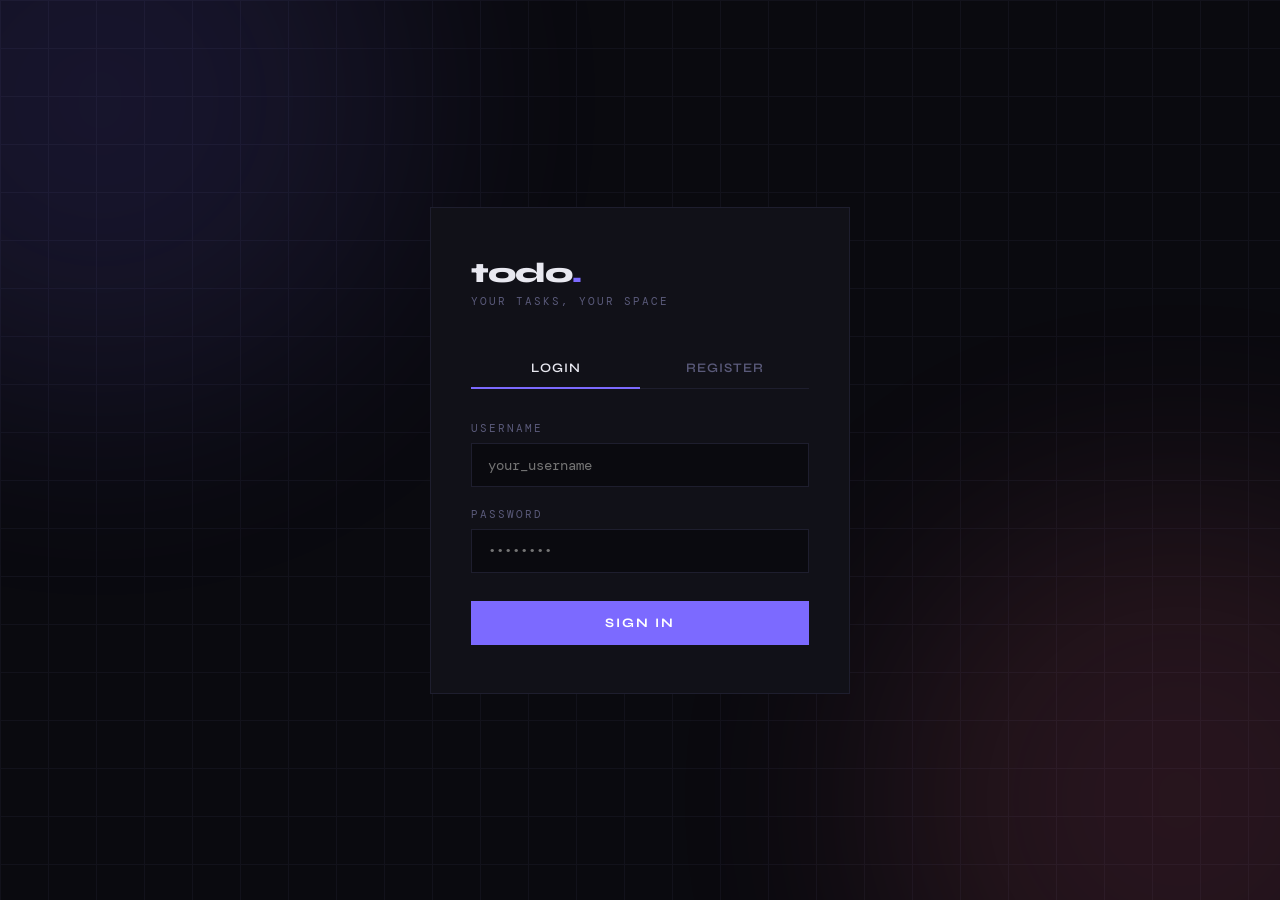
==== target/classes/static/index.html @ 54dc07a8 "initial commit" ====
<!DOCTYPE html>
<html lang="en">
<head>
<meta charset="UTF-8"/>
<meta name="viewport" content="width=device-width, initial-scale=1.0"/>
<title>TodoList</title>
<link href="https://fonts.googleapis.com/css2?family=Syne:wght@400;600;700;800&family=DM+Mono:wght@300;400;500&display=swap" rel="stylesheet"/>
<style>
  *, *::before, *::after { box-sizing: border-box; margin: 0; padding: 0; }

  :root {
    --bg: #0a0a0f;
    --surface: #111118;
    --surface2: #16161f;
    --border: #1e1e2e;
    --accent: #7c6aff;
    --accent2: #ff6a8a;
    --text: #e8e8f0;
    --muted: #5a5a7a;
    --success: #4fffb0;
    --error: #ff4f6a;
    --done: #2a2a3a;
  }

  body {
    background: var(--bg);
    color: var(--text);
    font-family: 'DM Mono', monospace;
    min-height: 100vh;
  }

  .grid-bg {
    position: fixed;
    inset: 0;
    background-image:
      linear-gradient(var(--border) 1px, transparent 1px),
      linear-gradient(90deg, var(--border) 1px, transparent 1px);
    background-size: 48px 48px;
    opacity: 0.3;
    z-index: 0;
    pointer-events: none;
  }

  .glow {
    position: fixed;
    width: 500px; height: 500px;
    border-radius: 50%;
    filter: blur(120px);
    opacity: 0.08;
    z-index: 0;
    pointer-events: none;
  }
  .glow-1 { background: var(--accent); top: -150px; right: -150px; }
  .glow-2 { background: var(--accent2); bottom: -150px; left: -150px; }

  /* HEADER */
  header {
    position: relative;
    z-index: 10;
    display: flex;
    align-items: center;
    justify-content: space-between;
    padding: 24px 40px;
    border-bottom: 1px solid var(--border);
    background: rgba(10,10,15,0.8);
    backdrop-filter: blur(12px);
  }

  .brand {
    font-family: 'Syne', sans-serif;
    font-weight: 800;
    font-size: 22px;
    letter-spacing: -1px;
  }
  .brand span { color: var(--accent); }

  .header-right {
    display: flex;
    align-items: center;
    gap: 20px;
  }

  .username-badge {
    font-size: 11px;
    letter-spacing: 2px;
    text-transform: uppercase;
    color: var(--muted);
  }
  .username-badge strong { color: var(--accent); }

  .btn-logout {
    background: none;
    border: 1px solid var(--border);
    color: var(--muted);
    font-family: 'DM Mono', monospace;
    font-size: 11px;
    letter-spacing: 1px;
    text-transform: uppercase;
    padding: 6px 14px;
    cursor: pointer;
    transition: all 0.2s;
  }
  .btn-logout:hover { border-color: var(--error); color: var(--error); }

  /* MAIN LAYOUT */
  main {
    position: relative;
    z-index: 1;
    max-width: 720px;
    margin: 0 auto;
    padding: 48px 24px;
  }

  /* STATS */
  .stats {
    display: grid;
    grid-template-columns: repeat(3, 1fr);
    gap: 1px;
    background: var(--border);
    margin-bottom: 40px;
    border: 1px solid var(--border);
  }
  .stat {
    background: var(--surface);
    padding: 20px 24px;
    text-align: center;
  }
  .stat-num {
    font-family: 'Syne', sans-serif;
    font-weight: 800;
    font-size: 32px;
    line-height: 1;
    margin-bottom: 4px;
  }
  .stat-num.accent { color: var(--accent); }
  .stat-num.success { color: var(--success); }
  .stat-num.muted { color: var(--muted); }
  .stat-label {
    font-size: 10px;
    letter-spacing: 2px;
    text-transform: uppercase;
    color: var(--muted);
  }

  /* ADD FORM */
  .add-form {
    background: var(--surface);
    border: 1px solid var(--border);
    padding: 24px;
    margin-bottom: 32px;
  }

  .add-form-title {
    font-family: 'Syne', sans-serif;
    font-weight: 700;
    font-size: 12px;
    letter-spacing: 3px;
    text-transform: uppercase;
    color: var(--muted);
    margin-bottom: 16px;
  }

  .input-row {
    display: flex;
    gap: 8px;
    margin-bottom: 10px;
  }

  input[type="text"], textarea {
    flex: 1;
    background: var(--bg);
    border: 1px solid var(--border);
    color: var(--text);
    font-family: 'DM Mono', monospace;
    font-size: 13px;
    padding: 11px 16px;
    outline: none;
    transition: border-color 0.2s;
    resize: none;
  }
  input[type="text"]:focus, textarea:focus { border-color: var(--accent); }

  textarea { width: 100%; height: 60px; margin-bottom: 10px; }

  .btn-add {
    background: var(--accent);
    color: #fff;
    border: none;
    font-family: 'Syne', sans-serif;
    font-weight: 700;
    font-size: 12px;
    letter-spacing: 2px;
    text-transform: uppercase;
    padding: 11px 20px;
    cursor: pointer;
    transition: opacity 0.2s;
    white-space: nowrap;
  }
  .btn-add:hover { opacity: 0.85; }
  .btn-add:disabled { opacity: 0.4; cursor: not-allowed; }

  /* FILTERS */
  .filters {
    display: flex;
    gap: 2px;
    margin-bottom: 20px;
  }
  .filter-btn {
    background: none;
    border: 1px solid var(--border);
    color: var(--muted);
    font-family: 'DM Mono', monospace;
    font-size: 11px;
    letter-spacing: 1px;
    text-transform: uppercase;
    padding: 7px 16px;
    cursor: pointer;
    transition: all 0.2s;
  }
  .filter-btn.active {
    background: var(--accent);
    border-color: var(--accent);
    color: #fff;
  }

  /* TODO LIST */
  .todo-list { display: flex; flex-direction: column; gap: 2px; }

  .todo-item {
    background: var(--surface);
    border: 1px solid var(--border);
    padding: 18px 20px;
    display: flex;
    align-items: flex-start;
    gap: 14px;
    transition: border-color 0.2s, opacity 0.3s;
    animation: fadeIn 0.3s ease both;
  }
  @keyframes fadeIn {
    from { opacity: 0; transform: translateY(8px); }
    to   { opacity: 1; transform: translateY(0); }
  }
  .todo-item.completed { opacity: 0.5; }
  .todo-item:hover { border-color: #2e2e40; }

  .check-btn {
    width: 20px; height: 20px;
    border: 2px solid var(--border);
    background: none;
    cursor: pointer;
    flex-shrink: 0;
    margin-top: 2px;
    transition: all 0.2s;
    display: flex; align-items: center; justify-content: center;
    color: transparent;
    font-size: 12px;
  }
  .check-btn:hover { border-color: var(--success); color: var(--success); }
  .todo-item.completed .check-btn {
    background: var(--success);
    border-color: var(--success);
    color: var(--bg);
  }

  .todo-body { flex: 1; min-width: 0; }

  .todo-title {
    font-size: 14px;
    font-weight: 500;
    margin-bottom: 4px;
    transition: all 0.2s;
  }
  .todo-item.completed .todo-title {
    text-decoration: line-through;
    color: var(--muted);
  }

  .todo-desc {
    font-size: 12px;
    color: var(--muted);
    line-height: 1.5;
  }

  .todo-meta {
    font-size: 10px;
    color: var(--muted);
    margin-top: 6px;
    letter-spacing: 1px;
  }

  .todo-actions {
    display: flex;
    gap: 8px;
    flex-shrink: 0;
  }

  .icon-btn {
    background: none;
    border: none;
    color: var(--muted);
    cursor: pointer;
    font-size: 14px;
    padding: 2px 6px;
    transition: color 0.2s;
  }
  .icon-btn:hover.delete { color: var(--error); }
  .icon-btn:hover.edit { color: var(--accent); }

  /* EDIT MODAL */
  .overlay {
    position: fixed;
    inset: 0;
    background: rgba(0,0,0,0.7);
    backdrop-filter: blur(4px);
    z-index: 100;
    display: none;
    align-items: center;
    justify-content: center;
  }
  .overlay.show { display: flex; }

  .modal {
    background: var(--surface);
    border: 1px solid var(--border);
    padding: 36px;
    width: 440px;
    animation: slideUp 0.3s cubic-bezier(.16,1,.3,1) both;
  }
  @keyframes slideUp {
    from { opacity: 0; transform: translateY(16px); }
    to   { opacity: 1; transform: translateY(0); }
  }

  .modal-title {
    font-family: 'Syne', sans-serif;
    font-weight: 700;
    font-size: 12px;
    letter-spacing: 3px;
    text-transform: uppercase;
    color: var(--muted);
    margin-bottom: 20px;
  }

  .modal-actions {
    display: flex;
    gap: 8px;
    margin-top: 20px;
  }

  .btn-save {
    flex: 1;
    background: var(--accent);
    color: #fff;
    border: none;
    font-family: 'Syne', sans-serif;
    font-weight: 700;
    font-size: 12px;
    letter-spacing: 2px;
    text-transform: uppercase;
    padding: 12px;
    cursor: pointer;
    transition: opacity 0.2s;
  }
  .btn-save:hover { opacity: 0.85; }

  .btn-cancel {
    flex: 1;
    background: none;
    color: var(--muted);
    border: 1px solid var(--border);
    font-family: 'DM Mono', monospace;
    font-size: 12px;
    letter-spacing: 1px;
    padding: 12px;
    cursor: pointer;
    transition: all 0.2s;
  }
  .btn-cancel:hover { border-color: var(--error); color: var(--error); }

  .empty {
    text-align: center;
    padding: 60px 20px;
    color: var(--muted);
  }
  .empty-icon { font-size: 40px; margin-bottom: 12px; opacity: 0.3; }
  .empty-text { font-size: 12px; letter-spacing: 2px; text-transform: uppercase; }

  .toast {
    position: fixed;
    bottom: 32px; right: 32px;
    background: var(--surface);
    border: 1px solid var(--border);
    padding: 14px 20px;
    font-size: 12px;
    letter-spacing: 1px;
    z-index: 200;
    opacity: 0;
    transform: translateY(10px);
    transition: all 0.3s;
    pointer-events: none;
  }
  .toast.show { opacity: 1; transform: translateY(0); }
  .toast.success { border-left: 3px solid var(--success); color: var(--success); }
  .toast.error { border-left: 3px solid var(--error); color: var(--error); }
</style>
</head>
<body>
<div class="grid-bg"></div>
<div class="glow glow-1"></div>
<div class="glow glow-2"></div>

<header>
  <div class="brand">todo<span>.</span></div>
  <div class="header-right">
    <div class="username-badge">logged in as <strong id="usernameDisplay">—</strong></div>
    <button class="btn-logout" onclick="logout()">Logout</button>
  </div>
</header>

<main>
  <!-- Stats -->
  <div class="stats">
    <div class="stat">
      <div class="stat-num accent" id="statTotal">0</div>
      <div class="stat-label">Total</div>
    </div>
    <div class="stat">
      <div class="stat-num success" id="statDone">0</div>
      <div class="stat-label">Done</div>
    </div>
    <div class="stat">
      <div class="stat-num muted" id="statPending">0</div>
      <div class="stat-label">Pending</div>
    </div>
  </div>

  <!-- Add Form -->
  <div class="add-form">
    <div class="add-form-title">New Task</div>
    <div class="input-row">
      <input type="text" id="newTitle" placeholder="What needs to be done?"/>
      <button class="btn-add" onclick="createTodo()">+ Add</button>
    </div>
    <textarea id="newDesc" placeholder="Description (optional)"></textarea>
  </div>

  <!-- Filters -->
  <div class="filters">
    <button class="filter-btn active" onclick="setFilter('all', this)">All</button>
    <button class="filter-btn" onclick="setFilter('pending', this)">Pending</button>
    <button class="filter-btn" onclick="setFilter('done', this)">Done</button>
  </div>

  <!-- List -->
  <div class="todo-list" id="todoList"></div>
</main>

<!-- Edit Modal -->
<div class="overlay" id="overlay" onclick="closeModal(event)">
  <div class="modal">
    <div class="modal-title">Edit Task</div>
    <input type="text" id="editTitle" placeholder="Title" style="width:100%;margin-bottom:10px"/>
    <textarea id="editDesc" placeholder="Description" style="width:100%;height:80px;margin-bottom:0"></textarea>
    <div class="modal-actions">
      <button class="btn-cancel" onclick="closeModal()">Cancel</button>
      <button class="btn-save" onclick="saveEdit()">Save</button>
    </div>
  </div>
</div>

<div class="toast" id="toast"></div>

<script>
  const API = 'http://localhost:8080/api';
  let todos = [];
  let filter = 'all';
  let editingId = null;

  function token() { return localStorage.getItem('token'); }

  function headers() {
    return { 'Content-Type': 'application/json', 'Authorization': `Bearer ${token()}` };
  }

  function logout() {
    localStorage.clear();
    window.location.href = 'auth.html';
  }

  function toast(msg, type = 'success') {
    const el = document.getElementById('toast');
    el.textContent = msg;
    el.className = `toast ${type} show`;
    setTimeout(() => el.classList.remove('show'), 2500);
  }

  function setFilter(f, btn) {
    filter = f;
    document.querySelectorAll('.filter-btn').forEach(b => b.classList.remove('active'));
    btn.classList.add('active');
    render();
  }

  function updateStats() {
    const done = todos.filter(t => t.completed).length;
    document.getElementById('statTotal').textContent = todos.length;
    document.getElementById('statDone').textContent = done;
    document.getElementById('statPending').textContent = todos.length - done;
  }

  function render() {
    const list = document.getElementById('todoList');
    let visible = todos;
    if (filter === 'pending') visible = todos.filter(t => !t.completed);
    if (filter === 'done') visible = todos.filter(t => t.completed);

    if (visible.length === 0) {
      list.innerHTML = `<div class="empty"><div class="empty-icon">◻</div><div class="empty-text">No tasks here</div></div>`;
      return;
    }

    list.innerHTML = visible.map(todo => `
      <div class="todo-item ${todo.completed ? 'completed' : ''}" id="item-${todo.id}">
        <button class="check-btn" onclick="toggleTodo(${todo.id}, ${todo.completed})">✓</button>
        <div class="todo-body">
          <div class="todo-title">${escHtml(todo.title)}</div>
          ${todo.description ? `<div class="todo-desc">${escHtml(todo.description)}</div>` : ''}
          <div class="todo-meta">${formatDate(todo.createdAt)}</div>
        </div>
        <div class="todo-actions">
          <button class="icon-btn edit" onclick="openEdit(${todo.id})">✎</button>
          <button class="icon-btn delete" onclick="deleteTodo(${todo.id})">✕</button>
        </div>
      </div>
    `).join('');

    updateStats();
  }

  function escHtml(str) {
    return str.replace(/&/g,'&amp;').replace(/</g,'&lt;').replace(/>/g,'&gt;');
  }

  function formatDate(dt) {
    if (!dt) return '';
    return new Date(dt).toLocaleDateString('en-US', { month: 'short', day: 'numeric', year: 'numeric' });
  }

  async function loadTodos() {
    try {
      const res = await fetch(`${API}/todos`, { headers: headers() });
      if (res.status === 401) return logout();
      todos = await res.json();
      updateStats();
      render();
    } catch (e) {
      toast('Failed to load todos', 'error');
    }
  }

  async function createTodo() {
    const title = document.getElementById('newTitle').value.trim();
    const description = document.getElementById('newDesc').value.trim();
    if (!title) return;

    try {
      const res = await fetch(`${API}/todos`, {
        method: 'POST',
        headers: headers(),
        body: JSON.stringify({ title, description, completed: false })
      });
      const todo = await res.json();
      todos.unshift(todo);
      document.getElementById('newTitle').value = '';
      document.getElementById('newDesc').value = '';
      render();
      toast('Task added');
    } catch (e) {
      toast('Failed to add task', 'error');
    }
  }

  async function toggleTodo(id, current) {
    const todo = todos.find(t => t.id === id);
    if (!todo) return;
    try {
      const res = await fetch(`${API}/todos/${id}`, {
        method: 'PUT',
        headers: headers(),
        body: JSON.stringify({ ...todo, completed: !current })
      });
      const updated = await res.json();
      todos = todos.map(t => t.id === id ? updated : t);
      render();
    } catch (e) {
      toast('Failed to update', 'error');
    }
  }

  async function deleteTodo(id) {
    try {
      await fetch(`${API}/todos/${id}`, { method: 'DELETE', headers: headers() });
      todos = todos.filter(t => t.id !== id);
      render();
      toast('Task deleted');
    } catch (e) {
      toast('Failed to delete', 'error');
    }
  }

  function openEdit(id) {
    const todo = todos.find(t => t.id === id);
    if (!todo) return;
    editingId = id;
    document.getElementById('editTitle').value = todo.title;
    document.getElementById('editDesc').value = todo.description || '';
    document.getElementById('overlay').classList.add('show');
  }

  function closeModal(e) {
    if (e && e.target !== document.getElementById('overlay')) return;
    document.getElementById('overlay').classList.remove('show');
    editingId = null;
  }

  async function saveEdit() {
    const title = document.getElementById('editTitle').value.trim();
    const description = document.getElementById('editDesc').value.trim();
    if (!title || !editingId) return;

    const todo = todos.find(t => t.id === editingId);
    try {
      const res = await fetch(`${API}/todos/${editingId}`, {
        method: 'PUT',
        headers: headers(),
        body: JSON.stringify({ ...todo, title, description })
      });
      const updated = await res.json();
      todos = todos.map(t => t.id === editingId ? updated : t);
      document.getElementById('overlay').classList.remove('show');
      editingId = null;
      render();
      toast('Task updated');
    } catch (e) {
      toast('Failed to update', 'error');
    }
  }

  document.getElementById('newTitle').addEventListener('keydown', e => {
    if (e.key === 'Enter') createTodo();
  });

  // Init
  if (!token()) { window.location.href = 'auth.html'; }
  else {
    document.getElementById('usernameDisplay').textContent = localStorage.getItem('username') || '—';
    loadTodos();
  }
</script>
</body>
</html>
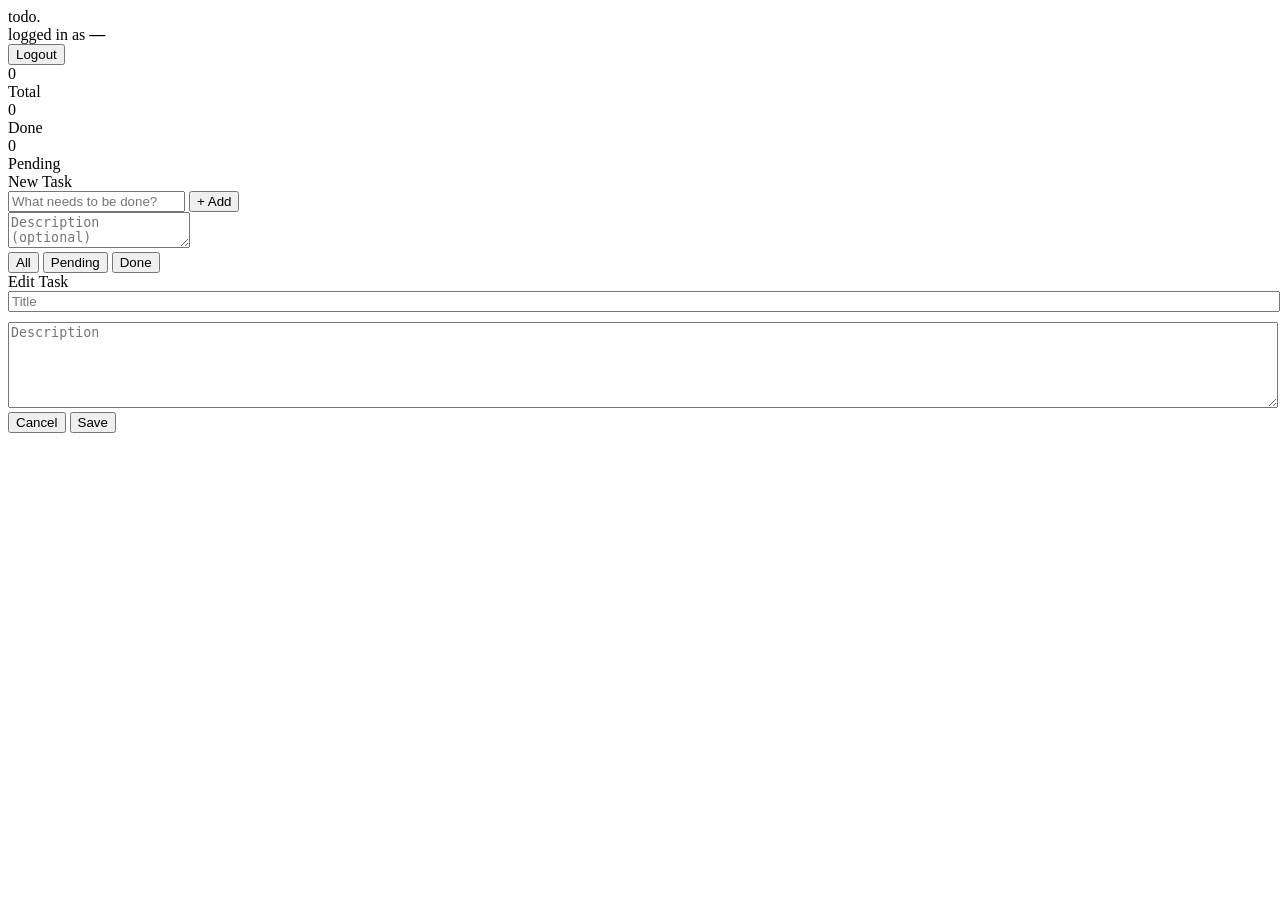
==== commit 1b50de84: "minor updates" ====
--- a/target/classes/static/index.html
+++ b/target/classes/static/index.html
@@ -5,404 +5,7 @@
 <meta name="viewport" content="width=device-width, initial-scale=1.0"/>
 <title>TodoList</title>
 <link href="https://fonts.googleapis.com/css2?family=Syne:wght@400;600;700;800&family=DM+Mono:wght@300;400;500&display=swap" rel="stylesheet"/>
-<style>
-  *, *::before, *::after { box-sizing: border-box; margin: 0; padding: 0; }
-
-  :root {
-    --bg: #0a0a0f;
-    --surface: #111118;
-    --surface2: #16161f;
-    --border: #1e1e2e;
-    --accent: #7c6aff;
-    --accent2: #ff6a8a;
-    --text: #e8e8f0;
-    --muted: #5a5a7a;
-    --success: #4fffb0;
-    --error: #ff4f6a;
-    --done: #2a2a3a;
-  }
-
-  body {
-    background: var(--bg);
-    color: var(--text);
-    font-family: 'DM Mono', monospace;
-    min-height: 100vh;
-  }
-
-  .grid-bg {
-    position: fixed;
-    inset: 0;
-    background-image:
-      linear-gradient(var(--border) 1px, transparent 1px),
-      linear-gradient(90deg, var(--border) 1px, transparent 1px);
-    background-size: 48px 48px;
-    opacity: 0.3;
-    z-index: 0;
-    pointer-events: none;
-  }
-
-  .glow {
-    position: fixed;
-    width: 500px; height: 500px;
-    border-radius: 50%;
-    filter: blur(120px);
-    opacity: 0.08;
-    z-index: 0;
-    pointer-events: none;
-  }
-  .glow-1 { background: var(--accent); top: -150px; right: -150px; }
-  .glow-2 { background: var(--accent2); bottom: -150px; left: -150px; }
-
-  /* HEADER */
-  header {
-    position: relative;
-    z-index: 10;
-    display: flex;
-    align-items: center;
-    justify-content: space-between;
-    padding: 24px 40px;
-    border-bottom: 1px solid var(--border);
-    background: rgba(10,10,15,0.8);
-    backdrop-filter: blur(12px);
-  }
-
-  .brand {
-    font-family: 'Syne', sans-serif;
-    font-weight: 800;
-    font-size: 22px;
-    letter-spacing: -1px;
-  }
-  .brand span { color: var(--accent); }
-
-  .header-right {
-    display: flex;
-    align-items: center;
-    gap: 20px;
-  }
-
-  .username-badge {
-    font-size: 11px;
-    letter-spacing: 2px;
-    text-transform: uppercase;
-    color: var(--muted);
-  }
-  .username-badge strong { color: var(--accent); }
-
-  .btn-logout {
-    background: none;
-    border: 1px solid var(--border);
-    color: var(--muted);
-    font-family: 'DM Mono', monospace;
-    font-size: 11px;
-    letter-spacing: 1px;
-    text-transform: uppercase;
-    padding: 6px 14px;
-    cursor: pointer;
-    transition: all 0.2s;
-  }
-  .btn-logout:hover { border-color: var(--error); color: var(--error); }
-
-  /* MAIN LAYOUT */
-  main {
-    position: relative;
-    z-index: 1;
-    max-width: 720px;
-    margin: 0 auto;
-    padding: 48px 24px;
-  }
-
-  /* STATS */
-  .stats {
-    display: grid;
-    grid-template-columns: repeat(3, 1fr);
-    gap: 1px;
-    background: var(--border);
-    margin-bottom: 40px;
-    border: 1px solid var(--border);
-  }
-  .stat {
-    background: var(--surface);
-    padding: 20px 24px;
-    text-align: center;
-  }
-  .stat-num {
-    font-family: 'Syne', sans-serif;
-    font-weight: 800;
-    font-size: 32px;
-    line-height: 1;
-    margin-bottom: 4px;
-  }
-  .stat-num.accent { color: var(--accent); }
-  .stat-num.success { color: var(--success); }
-  .stat-num.muted { color: var(--muted); }
-  .stat-label {
-    font-size: 10px;
-    letter-spacing: 2px;
-    text-transform: uppercase;
-    color: var(--muted);
-  }
-
-  /* ADD FORM */
-  .add-form {
-    background: var(--surface);
-    border: 1px solid var(--border);
-    padding: 24px;
-    margin-bottom: 32px;
-  }
-
-  .add-form-title {
-    font-family: 'Syne', sans-serif;
-    font-weight: 700;
-    font-size: 12px;
-    letter-spacing: 3px;
-    text-transform: uppercase;
-    color: var(--muted);
-    margin-bottom: 16px;
-  }
-
-  .input-row {
-    display: flex;
-    gap: 8px;
-    margin-bottom: 10px;
-  }
-
-  input[type="text"], textarea {
-    flex: 1;
-    background: var(--bg);
-    border: 1px solid var(--border);
-    color: var(--text);
-    font-family: 'DM Mono', monospace;
-    font-size: 13px;
-    padding: 11px 16px;
-    outline: none;
-    transition: border-color 0.2s;
-    resize: none;
-  }
-  input[type="text"]:focus, textarea:focus { border-color: var(--accent); }
-
-  textarea { width: 100%; height: 60px; margin-bottom: 10px; }
-
-  .btn-add {
-    background: var(--accent);
-    color: #fff;
-    border: none;
-    font-family: 'Syne', sans-serif;
-    font-weight: 700;
-    font-size: 12px;
-    letter-spacing: 2px;
-    text-transform: uppercase;
-    padding: 11px 20px;
-    cursor: pointer;
-    transition: opacity 0.2s;
-    white-space: nowrap;
-  }
-  .btn-add:hover { opacity: 0.85; }
-  .btn-add:disabled { opacity: 0.4; cursor: not-allowed; }
-
-  /* FILTERS */
-  .filters {
-    display: flex;
-    gap: 2px;
-    margin-bottom: 20px;
-  }
-  .filter-btn {
-    background: none;
-    border: 1px solid var(--border);
-    color: var(--muted);
-    font-family: 'DM Mono', monospace;
-    font-size: 11px;
-    letter-spacing: 1px;
-    text-transform: uppercase;
-    padding: 7px 16px;
-    cursor: pointer;
-    transition: all 0.2s;
-  }
-  .filter-btn.active {
-    background: var(--accent);
-    border-color: var(--accent);
-    color: #fff;
-  }
-
-  /* TODO LIST */
-  .todo-list { display: flex; flex-direction: column; gap: 2px; }
-
-  .todo-item {
-    background: var(--surface);
-    border: 1px solid var(--border);
-    padding: 18px 20px;
-    display: flex;
-    align-items: flex-start;
-    gap: 14px;
-    transition: border-color 0.2s, opacity 0.3s;
-    animation: fadeIn 0.3s ease both;
-  }
-  @keyframes fadeIn {
-    from { opacity: 0; transform: translateY(8px); }
-    to   { opacity: 1; transform: translateY(0); }
-  }
-  .todo-item.completed { opacity: 0.5; }
-  .todo-item:hover { border-color: #2e2e40; }
-
-  .check-btn {
-    width: 20px; height: 20px;
-    border: 2px solid var(--border);
-    background: none;
-    cursor: pointer;
-    flex-shrink: 0;
-    margin-top: 2px;
-    transition: all 0.2s;
-    display: flex; align-items: center; justify-content: center;
-    color: transparent;
-    font-size: 12px;
-  }
-  .check-btn:hover { border-color: var(--success); color: var(--success); }
-  .todo-item.completed .check-btn {
-    background: var(--success);
-    border-color: var(--success);
-    color: var(--bg);
-  }
-
-  .todo-body { flex: 1; min-width: 0; }
-
-  .todo-title {
-    font-size: 14px;
-    font-weight: 500;
-    margin-bottom: 4px;
-    transition: all 0.2s;
-  }
-  .todo-item.completed .todo-title {
-    text-decoration: line-through;
-    color: var(--muted);
-  }
-
-  .todo-desc {
-    font-size: 12px;
-    color: var(--muted);
-    line-height: 1.5;
-  }
-
-  .todo-meta {
-    font-size: 10px;
-    color: var(--muted);
-    margin-top: 6px;
-    letter-spacing: 1px;
-  }
-
-  .todo-actions {
-    display: flex;
-    gap: 8px;
-    flex-shrink: 0;
-  }
-
-  .icon-btn {
-    background: none;
-    border: none;
-    color: var(--muted);
-    cursor: pointer;
-    font-size: 14px;
-    padding: 2px 6px;
-    transition: color 0.2s;
-  }
-  .icon-btn:hover.delete { color: var(--error); }
-  .icon-btn:hover.edit { color: var(--accent); }
-
-  /* EDIT MODAL */
-  .overlay {
-    position: fixed;
-    inset: 0;
-    background: rgba(0,0,0,0.7);
-    backdrop-filter: blur(4px);
-    z-index: 100;
-    display: none;
-    align-items: center;
-    justify-content: center;
-  }
-  .overlay.show { display: flex; }
-
-  .modal {
-    background: var(--surface);
-    border: 1px solid var(--border);
-    padding: 36px;
-    width: 440px;
-    animation: slideUp 0.3s cubic-bezier(.16,1,.3,1) both;
-  }
-  @keyframes slideUp {
-    from { opacity: 0; transform: translateY(16px); }
-    to   { opacity: 1; transform: translateY(0); }
-  }
-
-  .modal-title {
-    font-family: 'Syne', sans-serif;
-    font-weight: 700;
-    font-size: 12px;
-    letter-spacing: 3px;
-    text-transform: uppercase;
-    color: var(--muted);
-    margin-bottom: 20px;
-  }
-
-  .modal-actions {
-    display: flex;
-    gap: 8px;
-    margin-top: 20px;
-  }
-
-  .btn-save {
-    flex: 1;
-    background: var(--accent);
-    color: #fff;
-    border: none;
-    font-family: 'Syne', sans-serif;
-    font-weight: 700;
-    font-size: 12px;
-    letter-spacing: 2px;
-    text-transform: uppercase;
-    padding: 12px;
-    cursor: pointer;
-    transition: opacity 0.2s;
-  }
-  .btn-save:hover { opacity: 0.85; }
-
-  .btn-cancel {
-    flex: 1;
-    background: none;
-    color: var(--muted);
-    border: 1px solid var(--border);
-    font-family: 'DM Mono', monospace;
-    font-size: 12px;
-    letter-spacing: 1px;
-    padding: 12px;
-    cursor: pointer;
-    transition: all 0.2s;
-  }
-  .btn-cancel:hover { border-color: var(--error); color: var(--error); }
-
-  .empty {
-    text-align: center;
-    padding: 60px 20px;
-    color: var(--muted);
-  }
-  .empty-icon { font-size: 40px; margin-bottom: 12px; opacity: 0.3; }
-  .empty-text { font-size: 12px; letter-spacing: 2px; text-transform: uppercase; }
-
-  .toast {
-    position: fixed;
-    bottom: 32px; right: 32px;
-    background: var(--surface);
-    border: 1px solid var(--border);
-    padding: 14px 20px;
-    font-size: 12px;
-    letter-spacing: 1px;
-    z-index: 200;
-    opacity: 0;
-    transform: translateY(10px);
-    transition: all 0.3s;
-    pointer-events: none;
-  }
-  .toast.show { opacity: 1; transform: translateY(0); }
-  .toast.success { border-left: 3px solid var(--success); color: var(--success); }
-  .toast.error { border-left: 3px solid var(--error); color: var(--error); }
-</style>
+<link href="/css/index.css" rel="stylesheet">
 </head>
 <body>
 <div class="grid-bg"></div>
@@ -470,192 +73,6 @@
 
 <div class="toast" id="toast"></div>
 
-<script>
-  const API = 'http://localhost:8080/api';
-  let todos = [];
-  let filter = 'all';
-  let editingId = null;
-
-  function token() { return localStorage.getItem('token'); }
-
-  function headers() {
-    return { 'Content-Type': 'application/json', 'Authorization': `Bearer ${token()}` };
-  }
-
-  function logout() {
-    localStorage.clear();
-    window.location.href = 'auth.html';
-  }
-
-  function toast(msg, type = 'success') {
-    const el = document.getElementById('toast');
-    el.textContent = msg;
-    el.className = `toast ${type} show`;
-    setTimeout(() => el.classList.remove('show'), 2500);
-  }
-
-  function setFilter(f, btn) {
-    filter = f;
-    document.querySelectorAll('.filter-btn').forEach(b => b.classList.remove('active'));
-    btn.classList.add('active');
-    render();
-  }
-
-  function updateStats() {
-    const done = todos.filter(t => t.completed).length;
-    document.getElementById('statTotal').textContent = todos.length;
-    document.getElementById('statDone').textContent = done;
-    document.getElementById('statPending').textContent = todos.length - done;
-  }
-
-  function render() {
-    const list = document.getElementById('todoList');
-    let visible = todos;
-    if (filter === 'pending') visible = todos.filter(t => !t.completed);
-    if (filter === 'done') visible = todos.filter(t => t.completed);
-
-    if (visible.length === 0) {
-      list.innerHTML = `<div class="empty"><div class="empty-icon">◻</div><div class="empty-text">No tasks here</div></div>`;
-      return;
-    }
-
-    list.innerHTML = visible.map(todo => `
-      <div class="todo-item ${todo.completed ? 'completed' : ''}" id="item-${todo.id}">
-        <button class="check-btn" onclick="toggleTodo(${todo.id}, ${todo.completed})">✓</button>
-        <div class="todo-body">
-          <div class="todo-title">${escHtml(todo.title)}</div>
-          ${todo.description ? `<div class="todo-desc">${escHtml(todo.description)}</div>` : ''}
-          <div class="todo-meta">${formatDate(todo.createdAt)}</div>
-        </div>
-        <div class="todo-actions">
-          <button class="icon-btn edit" onclick="openEdit(${todo.id})">✎</button>
-          <button class="icon-btn delete" onclick="deleteTodo(${todo.id})">✕</button>
-        </div>
-      </div>
-    `).join('');
-
-    updateStats();
-  }
-
-  function escHtml(str) {
-    return str.replace(/&/g,'&amp;').replace(/</g,'&lt;').replace(/>/g,'&gt;');
-  }
-
-  function formatDate(dt) {
-    if (!dt) return '';
-    return new Date(dt).toLocaleDateString('en-US', { month: 'short', day: 'numeric', year: 'numeric' });
-  }
-
-  async function loadTodos() {
-    try {
-      const res = await fetch(`${API}/todos`, { headers: headers() });
-      if (res.status === 401) return logout();
-      todos = await res.json();
-      updateStats();
-      render();
-    } catch (e) {
-      toast('Failed to load todos', 'error');
-    }
-  }
-
-  async function createTodo() {
-    const title = document.getElementById('newTitle').value.trim();
-    const description = document.getElementById('newDesc').value.trim();
-    if (!title) return;
-
-    try {
-      const res = await fetch(`${API}/todos`, {
-        method: 'POST',
-        headers: headers(),
-        body: JSON.stringify({ title, description, completed: false })
-      });
-      const todo = await res.json();
-      todos.unshift(todo);
-      document.getElementById('newTitle').value = '';
-      document.getElementById('newDesc').value = '';
-      render();
-      toast('Task added');
-    } catch (e) {
-      toast('Failed to add task', 'error');
-    }
-  }
-
-  async function toggleTodo(id, current) {
-    const todo = todos.find(t => t.id === id);
-    if (!todo) return;
-    try {
-      const res = await fetch(`${API}/todos/${id}`, {
-        method: 'PUT',
-        headers: headers(),
-        body: JSON.stringify({ ...todo, completed: !current })
-      });
-      const updated = await res.json();
-      todos = todos.map(t => t.id === id ? updated : t);
-      render();
-    } catch (e) {
-      toast('Failed to update', 'error');
-    }
-  }
-
-  async function deleteTodo(id) {
-    try {
-      await fetch(`${API}/todos/${id}`, { method: 'DELETE', headers: headers() });
-      todos = todos.filter(t => t.id !== id);
-      render();
-      toast('Task deleted');
-    } catch (e) {
-      toast('Failed to delete', 'error');
-    }
-  }
-
-  function openEdit(id) {
-    const todo = todos.find(t => t.id === id);
-    if (!todo) return;
-    editingId = id;
-    document.getElementById('editTitle').value = todo.title;
-    document.getElementById('editDesc').value = todo.description || '';
-    document.getElementById('overlay').classList.add('show');
-  }
-
-  function closeModal(e) {
-    if (e && e.target !== document.getElementById('overlay')) return;
-    document.getElementById('overlay').classList.remove('show');
-    editingId = null;
-  }
-
-  async function saveEdit() {
-    const title = document.getElementById('editTitle').value.trim();
-    const description = document.getElementById('editDesc').value.trim();
-    if (!title || !editingId) return;
-
-    const todo = todos.find(t => t.id === editingId);
-    try {
-      const res = await fetch(`${API}/todos/${editingId}`, {
-        method: 'PUT',
-        headers: headers(),
-        body: JSON.stringify({ ...todo, title, description })
-      });
-      const updated = await res.json();
-      todos = todos.map(t => t.id === editingId ? updated : t);
-      document.getElementById('overlay').classList.remove('show');
-      editingId = null;
-      render();
-      toast('Task updated');
-    } catch (e) {
-      toast('Failed to update', 'error');
-    }
-  }
-
-  document.getElementById('newTitle').addEventListener('keydown', e => {
-    if (e.key === 'Enter') createTodo();
-  });
-
-  // Init
-  if (!token()) { window.location.href = 'auth.html'; }
-  else {
-    document.getElementById('usernameDisplay').textContent = localStorage.getItem('username') || '—';
-    loadTodos();
-  }
-</script>
+<script src="/js/index.js"></script>
 </body>
 </html>
